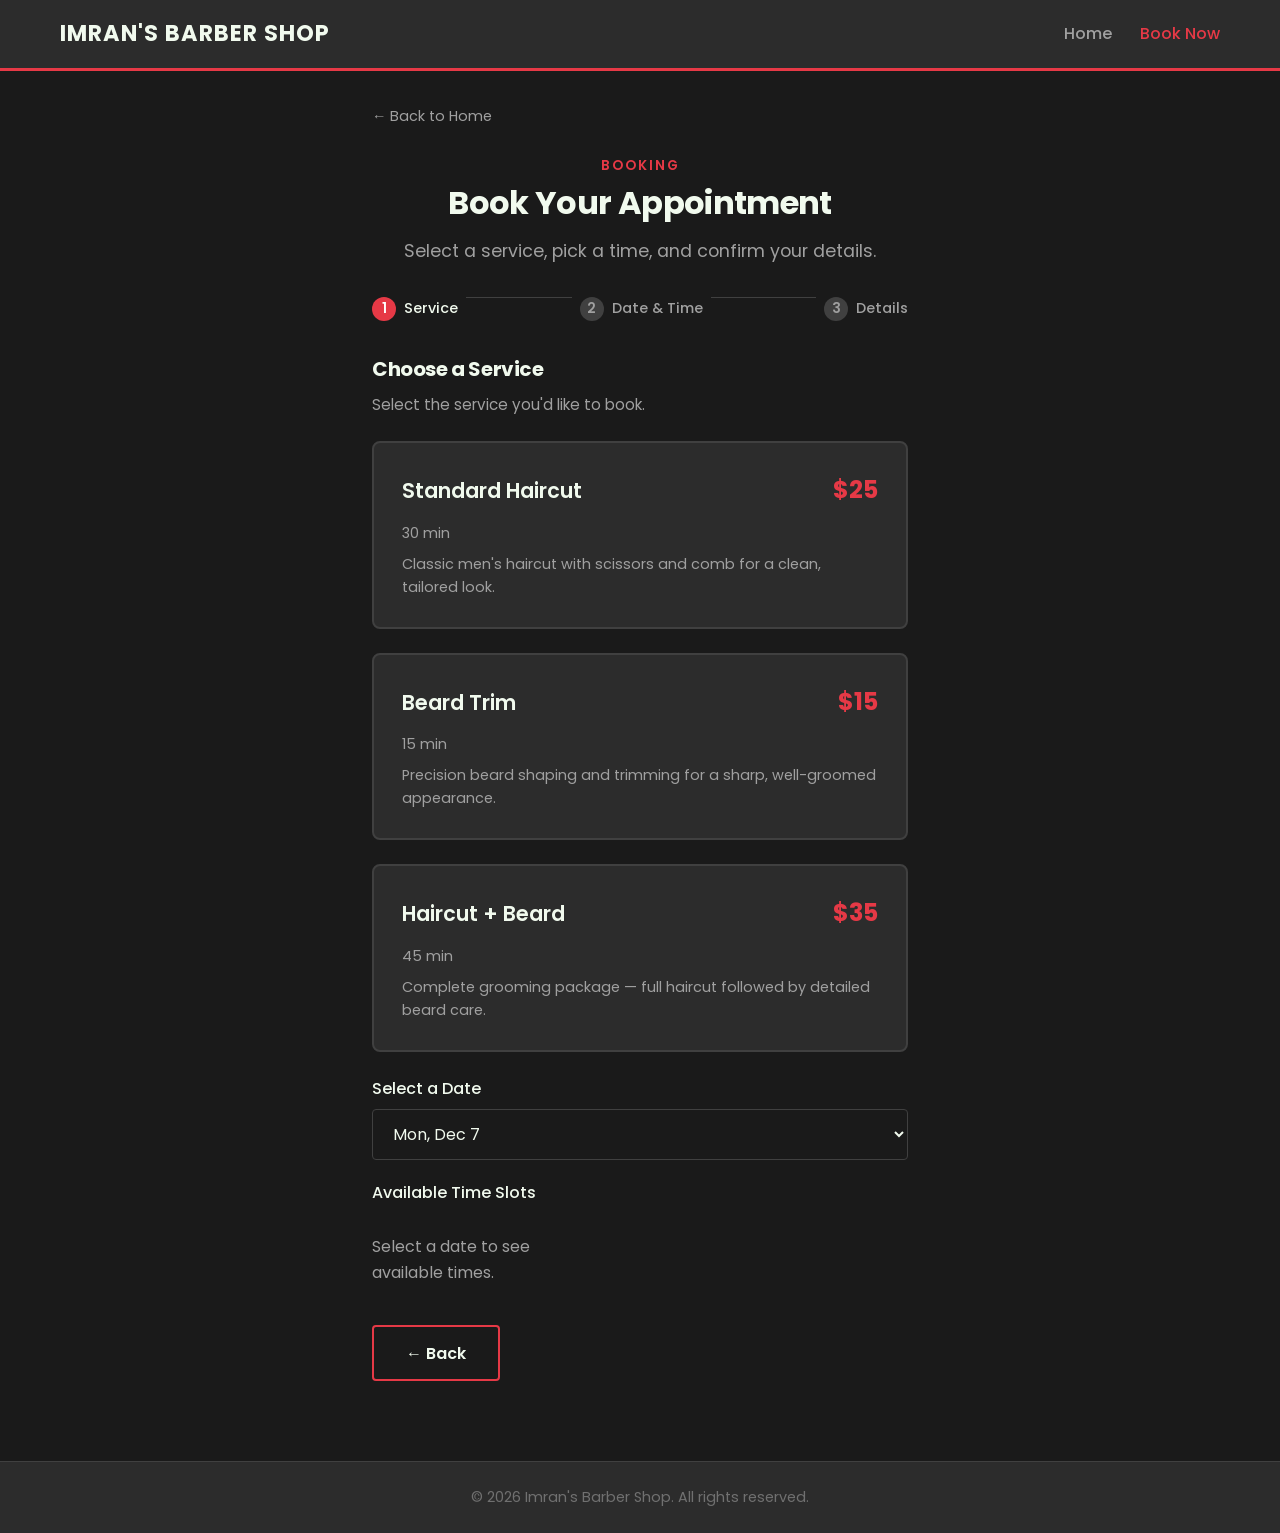
==== book.html @ 69836449 "Initial commit" ====
<!DOCTYPE html>
<html lang="en">
<head>
  <meta charset="UTF-8">
  <meta name="viewport" content="width=device-width, initial-scale=1.0">
  <title>Book Appointment - Imran's Barber Shop</title>
  <meta name="description" content="Book your barber appointment online. Choose a service, select a time slot, and confirm your details.">
  <link rel="preconnect" href="https://fonts.googleapis.com">
  <link rel="preconnect" href="https://fonts.gstatic.com" crossorigin>
  <link href="https://fonts.googleapis.com/css2?family=Poppins:wght@300;400;500;600;700&display=swap" rel="stylesheet">
  <link rel="stylesheet" href="css/style.css">
</head>
<body>

  <header>
    <div class="container header-inner">
      <div class="logo">IMRAN'S BARBER SHOP</div>
      <nav>
        <a href="index.html">Home</a>
        <a href="book.html" class="text-accent">Book Now</a>
      </nav>
    </div>
  </header>

  <main>
    <div class="container">
      <div class="booking-container">

        <a href="index.html" class="back-link">&larr; Back to Home</a>

        <div class="section-title">
          <span class="label">Booking</span>
          <h2>Book Your Appointment</h2>
          <p class="subtitle">Select a service, pick a time, and confirm your details.</p>
        </div>

        <form id="booking-form" method="POST" novalidate>
          <!-- FormSubmit hidden fields -->
          <input type="hidden" name="_next" value="thank-you.html">
          <input type="hidden" name="_subject" value="New Barber Shop Booking">
          <input type="hidden" name="_captcha" value="false">
          <input type="hidden" name="service" id="form-service-name">
          <input type="hidden" name="time_slot" id="form-time-slot">

          <!-- Step Indicator -->
          <div class="step-indicator">
            <div class="step active" id="step1-indicator">
              <span class="step-number">1</span>
              <span class="step-label">Service</span>
            </div>
            <div class="step-divider"></div>
            <div class="step" id="step2-indicator">
              <span class="step-number">2</span>
              <span class="step-label">Date &amp; Time</span>
            </div>
            <div class="step-divider"></div>
            <div class="step" id="step3-indicator">
              <span class="step-number">3</span>
              <span class="step-label">Details</span>
            </div>
          </div>

          <!-- Step 1: Service Selection -->
          <div class="form-step" id="step-services">
            <h3>Choose a Service</h3>
            <p class="text-muted" style="margin-bottom: 1.5rem; font-size: 0.95rem;">
              Select the service you'd like to book.
            </p>
            <div id="services-container" class="services-grid"></div>
          </div>

          <!-- Step 2: Date & Time Selection -->
          <div class="form-step hidden" id="step-datetime">
            <h3>Select Date &amp; Time</h3>

            <div id="selected-service-summary" class="selected-summary" style="display: none;"></div>
            <div id="selected-date-summary" class="selected-summary" style="display: none;"></div></div>

            <div class="form-group">
              <label for="date-select">Select a Date</label>
              <select class="form-control" id="date-select">
                <option value="">-- Choose a date --</option>
              </select>
            </div>

            <div class="form-group">
              <label for="slots-container">Available Time Slots</label>
              <div id="slots-container" class="slots-container">
                <p class="text-muted" style="padding: 1rem 0;">Select a date to see available times.</p>
              </div>
            </div>

            <div class="form-nav">
              <button type="button" class="btn btn-secondary" data-back="1">
                &larr; Back
              </button>
            </div>
          </div>

          <!-- Step 3: Contact Details -->
          <div class="form-step hidden" id="step-contact">
            <h3>Your Details</h3>

            <div id="selected-slot-summary" class="selected-summary" style="display: none;"></div>

            <div class="form-group">
              <label for="name">Full Name *</label>
              <input type="text" class="form-control" id="name" name="name"
                     placeholder="John Smith" required>
            </div>

            <div class="form-group">
              <label for="phone">Phone Number *</label>
              <input type="tel" class="form-control" id="phone" name="phone"
                     placeholder="(555) 123-4567" required>
            </div>

            <div class="form-group">
              <label for="email">Email Address (optional)</label>
              <input type="email" class="form-control" id="email" name="email"
                     placeholder="your@email.com">
            </div>

            <div class="form-group">
              <label for="notes">Special Requests (optional)</label>
              <textarea class="form-control" id="notes" name="notes" rows="3"
                        placeholder="e.g. prefer longer on top, specific style, etc."></textarea>
            </div>

            <div class="form-nav">
              <button type="button" class="btn btn-secondary" data-back="2">
                &larr; Back
              </button>
              <button type="submit" class="btn btn-primary" id="submit-btn">
                Confirm Booking
              </button>
            </div>
          </div>

        </form>

      </div>
    </div>
  </main>

  <footer>
    <div class="container">
      <p>&copy; 2026 Imran's Barber Shop. All rights reserved.</p>
    </div>
  </footer>

  <script src="js/config.js"></script>
  <script src="js/app.js"></script>
</body>
</html>
---- css/style.css ----
/* ===== CSS RESET & BASE ===== */
*,
*::before,
*::after {
  margin: 0;
  padding: 0;
  box-sizing: border-box;
}

html {
  scroll-behavior: smooth;
}

body {
  font-family: 'Poppins', -apple-system, BlinkMacSystemFont, 'Segoe UI', Roboto, sans-serif;
  background-color: #1a1a1a;
  color: #f1faee;
  line-height: 1.6;
  font-size: 16px;
}

img {
  max-width: 100%;
  display: block;
}

a {
  color: inherit;
  text-decoration: none;
}

button,
select,
input,
textarea {
  font-family: inherit;
}

/* ===== LAYOUT ===== */
.container {
  max-width: 1200px;
  margin: 0 auto;
  padding: 0 20px;
}

/* ===== TYPOGRAPHY ===== */
h1,
h2,
h3 {
  font-weight: 700;
  letter-spacing: -0.02em;
}

h1 {
  font-size: 2.5rem;
  line-height: 1.2;
}

h2 {
  font-size: 2rem;
  margin-bottom: 0.5rem;
}

h3 {
  font-size: 1.25rem;
  margin-bottom: 0.5rem;
}

.subtitle {
  color: #a0a0a0;
  font-size: 1.1rem;
  margin-bottom: 2rem;
}

/* ===== COLOR UTILITIES ===== */
.text-accent {
  color: #e63946;
}

.text-muted {
  color: #a0a0a0;
}

/* ===== HEADER ===== */
header {
  background-color: #2c2c2c;
  border-bottom: 3px solid #e63946;
  padding: 1rem 0;
  position: sticky;
  top: 0;
  z-index: 100;
}

.header-inner {
  display: flex;
  justify-content: space-between;
  align-items: center;
}

.logo {
  font-size: 1.4rem;
  font-weight: 700;
  color: #f1faee;
  letter-spacing: 1px;
}

.logo .highlight {
  color: #e63946;
}

nav a {
  color: #a0a0a0;
  font-weight: 500;
  margin-left: 1.5rem;
  transition: color 0.2s;
}

nav a:hover {
  color: #f1faee;
}

/* ===== HERO SECTION ===== */
.hero {
  background: linear-gradient(135deg, #1a1a1a 0%, #2c2c2c 100%);
  padding: 4rem 0;
  text-align: center;
  border-bottom: 1px solid #404040;
}

.hero h1 {
  font-size: 3rem;
  margin-bottom: 1rem;
}

.hero p {
  font-size: 1.25rem;
  color: #a0a0a0;
  margin-bottom: 2rem;
  max-width: 600px;
  margin-left: auto;
  margin-right: auto;
}

.btn {
  display: inline-block;
  padding: 0.85rem 2rem;
  border-radius: 4px;
  font-weight: 600;
  font-size: 1rem;
  border: none;
  cursor: pointer;
  transition: all 0.2s;
  text-align: center;
}

.btn-primary {
  background-color: #e63946;
  color: #fff;
}

.btn-primary:hover {
  background-color: #c1121f;
  transform: translateY(-1px);
  box-shadow: 0 4px 12px rgba(230, 57, 70, 0.3);
}

.btn-secondary {
  background-color: transparent;
  color: #f1faee;
  border: 2px solid #e63946;
}

.btn-secondary:hover {
  background-color: rgba(230, 57, 70, 0.1);
}

.btn-block {
  display: block;
  width: 100%;
}

/* ===== SECTION HEADINGS ===== */
.section-title {
  text-align: center;
  margin-bottom: 1rem;
}

.section-title .label {
  color: #e63946;
  font-size: 0.85rem;
  font-weight: 600;
  letter-spacing: 2px;
  text-transform: uppercase;
}

/* ===== SERVICES GRID ===== */
.services-grid {
  display: grid;
  grid-template-columns: repeat(auto-fit, minmax(280px, 1fr));
  gap: 1.5rem;
}

.service-card {
  background-color: #2c2c2c;
  border: 2px solid #404040;
  border-radius: 8px;
  padding: 1.75rem;
  cursor: pointer;
  transition: all 0.2s;
  text-align: left;
}

.service-card:hover {
  border-color: #e63946;
  transform: translateY(-2px);
}

.service-card.selected {
  border-color: #e63946;
  background-color: rgba(230, 57, 70, 0.08);
}

.service-card .service-header {
  display: flex;
  justify-content: space-between;
  align-items: baseline;
  margin-bottom: 0.75rem;
}

.service-card .service-name {
  font-size: 1.3rem;
  font-weight: 600;
}

.service-card .service-price {
  font-size: 1.5rem;
  font-weight: 700;
  color: #e63946;
}

.service-card .service-duration {
  color: #a0a0a0;
  font-size: 0.9rem;
  margin-bottom: 0.5rem;
}

.service-card .service-description {
  color: #a0a0a0;
  font-size: 0.9rem;
}

/* ===== CONTACT SECTION ===== */
.contact-grid {
  display: grid;
  grid-template-columns: repeat(auto-fit, minmax(200px, 1fr));
  gap: 1.5rem;
  text-align: center;
}

.contact-item {
  background-color: #2c2c2c;
  border-radius: 8px;
  padding: 1.5rem;
  border: 1px solid #404040;
}

.contact-item .label {
  color: #e63946;
  font-weight: 600;
  font-size: 0.85rem;
  text-transform: uppercase;
  letter-spacing: 1px;
  margin-bottom: 0.5rem;
}

.contact-item .value {
  color: #f1faee;
  font-size: 1.1rem;
}

/* ===== BOOKING FORM ===== */
.booking-container {
  max-width: 600px;
  margin: 0 auto;
  padding: 2rem;
}

.booking-form {
  background-color: #2c2c2c;
  border-radius: 8px;
  border: 1px solid #404040;
  padding: 2rem;
}

.form-step {
  margin-bottom: 1.5rem;
}

.form-step.hidden {
  display: none;
}

.step-indicator {
  display: flex;
  justify-content: space-between;
  margin-bottom: 2rem;
  color: #a0a0a0;
}

.step-indicator .step {
  display: flex;
  align-items: center;
  gap: 0.5rem;
  color: #a0a0a0;
  font-size: 0.9rem;
}

.step-indicator .step-label {
  font-weight: 500;
}

.step-indicator .step-number {
  width: 24px;
  height: 24px;
  border-radius: 50%;
  background-color: #404040;
  display: flex;
  align-items: center;
  justify-content: center;
  font-weight: 600;
  font-size: 0.85rem;
}

.step-indicator .step.active .step-number {
  background-color: #e63946;
  color: #fff;
}

.step-indicator .step.active {
  color: #f1faee;
}

.step-divider {
  flex: 1;
  height: 1px;
  background-color: #404040;
  margin: 0 0.5rem;
}

.form-group {
  margin-bottom: 1.25rem;
}

.form-group label {
  display: block;
  font-weight: 500;
  margin-bottom: 0.5rem;
  color: #f1faee;
}

.form-control {
  width: 100%;
  padding: 0.75rem 1rem;
  background-color: #1a1a1a;
  border: 1px solid #404040;
  border-radius: 4px;
  color: #f1faee;
  font-size: 1rem;
}

.form-control:focus {
  outline: none;
  border-color: #e63946;
  box-shadow: 0 0 0 2px rgba(230, 57, 70, 0.2);
}

.form-control::placeholder {
  color: #707070;
}

textarea.form-control {
  min-height: 100px;
  resize: vertical;
}

/* ===== TIME SLOT SELECTOR ===== */
.slots-container {
  display: grid;
  grid-template-columns: repeat(auto-fill, minmax(130px, 1fr));
  gap: 0.5rem;
  margin-top: 0.75rem;
}

.slot-wrapper {
  display: block;
}

.slot-wrapper input[type="radio"] {
  display: none;
}

.slot-wrapper label {
  display: block;
  text-align: center;
  padding: 0.6rem 0.25rem;
  background-color: #1a1a1a;
  border: 1.5px solid #404040;
  border-radius: 4px;
  cursor: pointer;
  font-size: 0.85rem;
  transition: all 0.2s;
}

.slot-wrapper:hover label,
.slot-wrapper input:checked + label {
  border-color: #e63946;
  background-color: rgba(230, 57, 70, 0.1);
  color: #fff;
}

/* ===== SUMMARY SECTIONS ===== */
.selected-summary {
  background-color: rgba(230, 57, 70, 0.1);
  border: 1px solid #e63946;
  border-radius: 4px;
  padding: 0.75rem 1rem;
  margin-bottom: 1.5rem;
}

.summary-label {
  color: #e63946;
  font-weight: 600;
}

/* ===== FORM NAVIGATION ===== */
.form-nav {
  display: flex;
  justify-content: space-between;
  gap: 1rem;
  margin-top: 1.5rem;
}

.form-actions {
  display: flex;
  gap: 1rem;
}

/* ===== THANK YOU PAGE ===== */
.thank-you-container {
  text-align: center;
  padding: 3rem 1rem;
}

.thank-you-icon {
  margin-bottom: 1.5rem;
}

.checkmark-circle {
  width: 80px;
  height: 80px;
  border-radius: 50%;
  background-color: rgba(230, 57, 70, 0.1);
  border: 2px solid #e63946;
  display: flex;
  align-items: center;
  justify-content: center;
  margin: 0 auto;
}

.checkmark {
  color: #e63946;
  font-size: 3rem;
  font-weight: 700;
}

.booking-summary {
  background-color: #2c2c2c;
  border: 1px solid #404040;
  border-radius: 8px;
  padding: 1.5rem;
  margin: 2rem auto;
  max-width: 500px;
  text-align: left;
}

.booking-summary p {
  color: #f1faee;
  margin-bottom: 0.75rem;
}

/* ===== BACK TO TOP ===== */
.back-link {
  display: inline-flex;
  align-items: center;
  gap: 0.5rem;
  color: #a0a0a0;
  font-size: 0.9rem;
  margin-bottom: 1.5rem;
}

.back-link:hover {
  color: #f1faee;
}

/* ===== FOOTER ===== */
footer {
  background-color: #2c2c2c;
  border-top: 1px solid #404040;
  padding: 1.5rem 0;
  text-align: center;
  margin-top: 3rem;
}

footer p {
  color: #707070;
  font-size: 0.9rem;
}

/* ===== RESPONSIVE ===== */
@media (max-width: 768px) {
  .hero h1 {
    font-size: 2.25rem;
  }

  h1 {
    font-size: 2rem;
  }

  .booking-container {
    padding: 1rem;
  }

  .booking-form {
    padding: 1.25rem;
  }

  .step-indicator {
    display: none;
  }

  .form-nav {
    flex-direction: column;
  }

  .form-actions {
    flex-direction: column;
  }

  .btn {
    width: 100%;
  }
}

@media (max-width: 480px) {
  .hero h1 {
    font-size: 1.75rem;
  }

  h2 {
    font-size: 1.5rem;
  }

  nav a {
    margin-left: 1rem;
  }
}
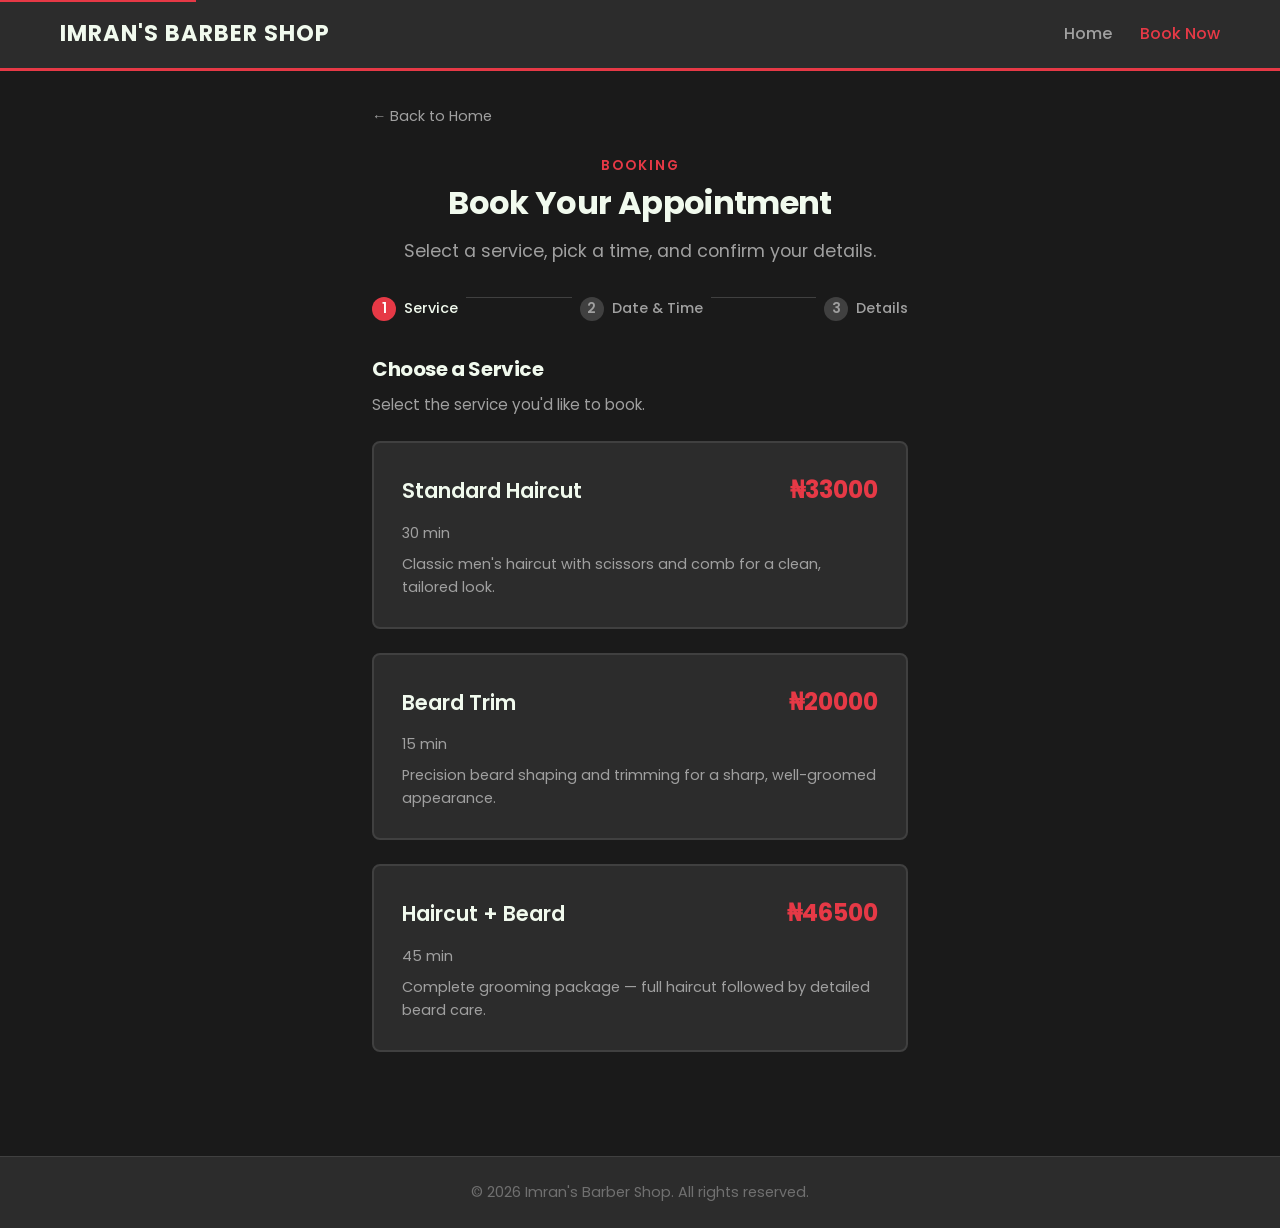
==== commit 950cfdfd: "Fix critical bugs: form validation, security, a11y, state persistence - Remove exposed API key from " ====
--- a/book.html
+++ b/book.html
@@ -11,6 +11,7 @@
   <link rel="stylesheet" href="css/style.css">
 </head>
 <body>
+  <a href="#main-content" class="skip-link">Skip to main content</a>
 
   <header>
     <div class="container header-inner">
@@ -22,7 +23,7 @@
     </div>
   </header>
 
-  <main>
+  <main id="main-content">
     <div class="container">
       <div class="booking-container">
 
@@ -34,17 +35,18 @@
           <p class="subtitle">Select a service, pick a time, and confirm your details.</p>
         </div>
 
-        <form id="booking-form" method="POST" novalidate>
+<form id="booking-form" method="POST">
           <!-- FormSubmit hidden fields -->
           <input type="hidden" name="_next" value="thank-you.html">
           <input type="hidden" name="_subject" value="New Barber Shop Booking">
-          <input type="hidden" name="_captcha" value="false">
+          <input type="hidden" name="_captcha" value="true">
           <input type="hidden" name="service" id="form-service-name">
           <input type="hidden" name="time_slot" id="form-time-slot">
+          <input type="text" name="website" id="honeypot-website" tabindex="-1" autocomplete="off" style="position:absolute;left:-9999px;top:-9999px;" aria-hidden="true">
 
           <!-- Step Indicator -->
-          <div class="step-indicator">
-            <div class="step active" id="step1-indicator">
+          <div class="step-indicator" role="navigation" aria-label="Booking progress">
+            <div class="step active" id="step1-indicator" aria-current="step">
               <span class="step-number">1</span>
               <span class="step-label">Service</span>
             </div>
@@ -61,64 +63,64 @@
           </div>
 
           <!-- Step 1: Service Selection -->
-          <div class="form-step" id="step-services">
+          <div class="form-step" id="step-services" role="group" aria-label="Service selection">
             <h3>Choose a Service</h3>
             <p class="text-muted" style="margin-bottom: 1.5rem; font-size: 0.95rem;">
               Select the service you'd like to book.
             </p>
-            <div id="services-container" class="services-grid"></div>
+            <div id="services-container" class="services-grid" role="radiogroup" aria-label="Available services"></div>
           </div>
 
           <!-- Step 2: Date & Time Selection -->
-          <div class="form-step hidden" id="step-datetime">
+          <div class="form-step hidden" id="step-datetime" role="group" aria-label="Date and time selection">
             <h3>Select Date &amp; Time</h3>
 
-            <div id="selected-service-summary" class="selected-summary" style="display: none;"></div>
-            <div id="selected-date-summary" class="selected-summary" style="display: none;"></div></div>
+            <div id="selected-service-summary" class="selected-summary" style="display: none;" aria-live="polite"></div>
+            <div id="selected-date-summary" class="selected-summary" style="display: none;" aria-live="polite"></div>
 
             <div class="form-group">
               <label for="date-select">Select a Date</label>
-              <select class="form-control" id="date-select">
+              <select class="form-control" id="date-select" aria-label="Select appointment date">
                 <option value="">-- Choose a date --</option>
               </select>
             </div>
 
             <div class="form-group">
-              <label for="slots-container">Available Time Slots</label>
-              <div id="slots-container" class="slots-container">
+              <label id="slots-label">Available Time Slots</label>
+              <div id="slots-container" class="slots-container" role="radiogroup" aria-labelledby="slots-label" aria-live="polite">
                 <p class="text-muted" style="padding: 1rem 0;">Select a date to see available times.</p>
               </div>
             </div>
 
             <div class="form-nav">
-              <button type="button" class="btn btn-secondary" data-back="1">
+              <button type="button" class="btn btn-secondary" data-back="1" aria-label="Go back to service selection">
                 &larr; Back
               </button>
             </div>
           </div>
 
           <!-- Step 3: Contact Details -->
-          <div class="form-step hidden" id="step-contact">
+          <div class="form-step hidden" id="step-contact" role="group" aria-label="Contact details">
             <h3>Your Details</h3>
 
-            <div id="selected-slot-summary" class="selected-summary" style="display: none;"></div>
+            <div id="selected-slot-summary" class="selected-summary" style="display: none;" aria-live="polite"></div>
 
             <div class="form-group">
               <label for="name">Full Name *</label>
               <input type="text" class="form-control" id="name" name="name"
-                     placeholder="John Smith" required>
+                     placeholder="John Smith" required aria-required="true" autocomplete="name">
             </div>
 
             <div class="form-group">
               <label for="phone">Phone Number *</label>
               <input type="tel" class="form-control" id="phone" name="phone"
-                     placeholder="(555) 123-4567" required>
+                     placeholder="(555) 123-4567" required aria-required="true" autocomplete="tel">
             </div>
 
             <div class="form-group">
               <label for="email">Email Address (optional)</label>
               <input type="email" class="form-control" id="email" name="email"
-                     placeholder="your@email.com">
+                     placeholder="your@email.com" autocomplete="email">
             </div>
 
             <div class="form-group">
@@ -127,12 +129,15 @@
                         placeholder="e.g. prefer longer on top, specific style, etc."></textarea>
             </div>
 
+            <div id="form-error" class="form-error" style="display:none;color:#e63946;font-size:0.9rem;margin-bottom:1rem;" role="alert"></div>
+
             <div class="form-nav">
-              <button type="button" class="btn btn-secondary" data-back="2">
+              <button type="button" class="btn btn-secondary" data-back="2" aria-label="Go back to date and time selection">
                 &larr; Back
               </button>
               <button type="submit" class="btn btn-primary" id="submit-btn">
-                Confirm Booking
+                <span id="submit-text">Confirm Booking</span>
+                <span id="submit-spinner" style="display:none;">Submitting...</span>
               </button>
             </div>
           </div>
--- a/css/style.css
+++ b/css/style.css
@@ -11,10 +11,25 @@
   scroll-behavior: smooth;
 }
 
+:root {
+  --color-bg: #1a1a1a;
+  --color-bg-light: #2c2c2c;
+  --color-text: #f1faee;
+  --color-text-muted: #a0a0a0;
+  --color-accent: #e63946;
+  --color-accent-hover: #c1121f;
+  --color-border: #404040;
+  --color-input-bg: #1a1a1a;
+  --color-input-border: #404040;
+  --font-family: 'Poppins', -apple-system, BlinkMacSystemFont, 'Segoe UI', Roboto, sans-serif;
+  --radius: 4px;
+  --transition: 0.2s;
+}
+
 body {
-  font-family: 'Poppins', -apple-system, BlinkMacSystemFont, 'Segoe UI', Roboto, sans-serif;
-  background-color: #1a1a1a;
-  color: #f1faee;
+  font-family: var(--font-family);
+  background-color: var(--color-bg);
+  color: var(--color-text);
   line-height: 1.6;
   font-size: 16px;
 }
@@ -34,6 +49,28 @@
 input,
 textarea {
   font-family: inherit;
+}
+
+/* Focus styles for accessibility */
+*:focus-visible {
+  outline: 2px solid var(--color-accent);
+  outline-offset: 2px;
+}
+
+/* Skip to content link for a11y */
+.skip-link {
+  position: absolute;
+  top: -40px;
+  left: 0;
+  background: var(--color-accent);
+  color: #fff;
+  padding: 8px 16px;
+  z-index: 1000;
+  transition: top var(--transition);
+}
+
+.skip-link:focus {
+  top: 0;
 }
 
 /* ===== LAYOUT ===== */
@@ -67,24 +104,24 @@
 }
 
 .subtitle {
-  color: #a0a0a0;
+  color: var(--color-text-muted);
   font-size: 1.1rem;
   margin-bottom: 2rem;
 }
 
 /* ===== COLOR UTILITIES ===== */
 .text-accent {
-  color: #e63946;
+  color: var(--color-accent);
 }
 
 .text-muted {
-  color: #a0a0a0;
+  color: var(--color-text-muted);
 }
 
 /* ===== HEADER ===== */
 header {
-  background-color: #2c2c2c;
-  border-bottom: 3px solid #e63946;
+  background-color: var(--color-bg-light);
+  border-bottom: 3px solid var(--color-accent);
   padding: 1rem 0;
   position: sticky;
   top: 0;
@@ -100,31 +137,27 @@
 .logo {
   font-size: 1.4rem;
   font-weight: 700;
-  color: #f1faee;
+  color: var(--color-text);
   letter-spacing: 1px;
 }
 
-.logo .highlight {
-  color: #e63946;
-}
-
 nav a {
-  color: #a0a0a0;
+  color: var(--color-text-muted);
   font-weight: 500;
   margin-left: 1.5rem;
-  transition: color 0.2s;
+  transition: color var(--transition);
 }
 
 nav a:hover {
-  color: #f1faee;
+  color: var(--color-text);
 }
 
 /* ===== HERO SECTION ===== */
 .hero {
-  background: linear-gradient(135deg, #1a1a1a 0%, #2c2c2c 100%);
+  background: linear-gradient(135deg, var(--color-bg) 0%, var(--color-bg-light) 100%);
   padding: 4rem 0;
   text-align: center;
-  border-bottom: 1px solid #404040;
+  border-bottom: 1px solid var(--color-border);
 }
 
 .hero h1 {
@@ -134,7 +167,7 @@
 
 .hero p {
   font-size: 1.25rem;
-  color: #a0a0a0;
+  color: var(--color-text-muted);
   margin-bottom: 2rem;
   max-width: 600px;
   margin-left: auto;
@@ -144,30 +177,37 @@
 .btn {
   display: inline-block;
   padding: 0.85rem 2rem;
-  border-radius: 4px;
+  border-radius: var(--radius);
   font-weight: 600;
   font-size: 1rem;
   border: none;
   cursor: pointer;
-  transition: all 0.2s;
+  transition: all var(--transition);
   text-align: center;
 }
 
 .btn-primary {
-  background-color: #e63946;
+  background-color: var(--color-accent);
   color: #fff;
 }
 
 .btn-primary:hover {
-  background-color: #c1121f;
+  background-color: var(--color-accent-hover);
   transform: translateY(-1px);
   box-shadow: 0 4px 12px rgba(230, 57, 70, 0.3);
 }
 
+.btn-primary:disabled {
+  opacity: 0.6;
+  cursor: not-allowed;
+  transform: none;
+  box-shadow: none;
+}
+
 .btn-secondary {
   background-color: transparent;
-  color: #f1faee;
-  border: 2px solid #e63946;
+  color: var(--color-text);
+  border: 2px solid var(--color-accent);
 }
 
 .btn-secondary:hover {
@@ -186,7 +226,7 @@
 }
 
 .section-title .label {
-  color: #e63946;
+  color: var(--color-accent);
   font-size: 0.85rem;
   font-weight: 600;
   letter-spacing: 2px;
@@ -201,22 +241,27 @@
 }
 
 .service-card {
-  background-color: #2c2c2c;
-  border: 2px solid #404040;
+  background-color: var(--color-bg-light);
+  border: 2px solid var(--color-border);
   border-radius: 8px;
   padding: 1.75rem;
   cursor: pointer;
-  transition: all 0.2s;
+  transition: all var(--transition);
   text-align: left;
 }
 
 .service-card:hover {
-  border-color: #e63946;
+  border-color: var(--color-accent);
   transform: translateY(-2px);
 }
 
+.service-card:focus-visible {
+  outline: 2px solid var(--color-accent);
+  outline-offset: 2px;
+}
+
 .service-card.selected {
-  border-color: #e63946;
+  border-color: var(--color-accent);
   background-color: rgba(230, 57, 70, 0.08);
 }
 
@@ -235,17 +280,17 @@
 .service-card .service-price {
   font-size: 1.5rem;
   font-weight: 700;
-  color: #e63946;
+  color: var(--color-accent);
 }
 
 .service-card .service-duration {
-  color: #a0a0a0;
+  color: var(--color-text-muted);
   font-size: 0.9rem;
   margin-bottom: 0.5rem;
 }
 
 .service-card .service-description {
-  color: #a0a0a0;
+  color: var(--color-text-muted);
   font-size: 0.9rem;
 }
 
@@ -258,14 +303,14 @@
 }
 
 .contact-item {
-  background-color: #2c2c2c;
+  background-color: var(--color-bg-light);
   border-radius: 8px;
   padding: 1.5rem;
-  border: 1px solid #404040;
+  border: 1px solid var(--color-border);
 }
 
 .contact-item .label {
-  color: #e63946;
+  color: var(--color-accent);
   font-weight: 600;
   font-size: 0.85rem;
   text-transform: uppercase;
@@ -274,7 +319,7 @@
 }
 
 .contact-item .value {
-  color: #f1faee;
+  color: var(--color-text);
   font-size: 1.1rem;
 }
 
@@ -286,9 +331,9 @@
 }
 
 .booking-form {
-  background-color: #2c2c2c;
+  background-color: var(--color-bg-light);
   border-radius: 8px;
-  border: 1px solid #404040;
+  border: 1px solid var(--color-border);
   padding: 2rem;
 }
 
@@ -304,14 +349,14 @@
   display: flex;
   justify-content: space-between;
   margin-bottom: 2rem;
-  color: #a0a0a0;
+  color: var(--color-text-muted);
 }
 
 .step-indicator .step {
   display: flex;
   align-items: center;
   gap: 0.5rem;
-  color: #a0a0a0;
+  color: var(--color-text-muted);
   font-size: 0.9rem;
 }
 
@@ -323,7 +368,7 @@
   width: 24px;
   height: 24px;
   border-radius: 50%;
-  background-color: #404040;
+  background-color: var(--color-border);
   display: flex;
   align-items: center;
   justify-content: center;
@@ -332,18 +377,18 @@
 }
 
 .step-indicator .step.active .step-number {
-  background-color: #e63946;
+  background-color: var(--color-accent);
   color: #fff;
 }
 
 .step-indicator .step.active {
-  color: #f1faee;
+  color: var(--color-text);
 }
 
 .step-divider {
   flex: 1;
   height: 1px;
-  background-color: #404040;
+  background-color: var(--color-border);
   margin: 0 0.5rem;
 }
 
@@ -355,22 +400,22 @@
   display: block;
   font-weight: 500;
   margin-bottom: 0.5rem;
-  color: #f1faee;
+  color: var(--color-text);
 }
 
 .form-control {
   width: 100%;
   padding: 0.75rem 1rem;
-  background-color: #1a1a1a;
-  border: 1px solid #404040;
-  border-radius: 4px;
-  color: #f1faee;
+  background-color: var(--color-input-bg);
+  border: 1px solid var(--color-input-border);
+  border-radius: var(--radius);
+  color: var(--color-text);
   font-size: 1rem;
 }
 
 .form-control:focus {
   outline: none;
-  border-color: #e63946;
+  border-color: var(--color-accent);
   box-shadow: 0 0 0 2px rgba(230, 57, 70, 0.2);
 }
 
@@ -381,6 +426,16 @@
 textarea.form-control {
   min-height: 100px;
   resize: vertical;
+}
+
+.form-error {
+  color: var(--color-accent);
+  font-size: 0.9rem;
+  margin-bottom: 1rem;
+  padding: 0.5rem;
+  border: 1px solid rgba(230, 57, 70, 0.3);
+  border-radius: var(--radius);
+  background-color: rgba(230, 57, 70, 0.05);
 }
 
 /* ===== TIME SLOT SELECTOR ===== */
@@ -403,17 +458,17 @@
   display: block;
   text-align: center;
   padding: 0.6rem 0.25rem;
-  background-color: #1a1a1a;
-  border: 1.5px solid #404040;
-  border-radius: 4px;
+  background-color: var(--color-input-bg);
+  border: 1.5px solid var(--color-input-border);
+  border-radius: var(--radius);
   cursor: pointer;
   font-size: 0.85rem;
-  transition: all 0.2s;
+  transition: all var(--transition);
 }
 
 .slot-wrapper:hover label,
 .slot-wrapper input:checked + label {
-  border-color: #e63946;
+  border-color: var(--color-accent);
   background-color: rgba(230, 57, 70, 0.1);
   color: #fff;
 }
@@ -421,14 +476,14 @@
 /* ===== SUMMARY SECTIONS ===== */
 .selected-summary {
   background-color: rgba(230, 57, 70, 0.1);
-  border: 1px solid #e63946;
-  border-radius: 4px;
+  border: 1px solid var(--color-accent);
+  border-radius: var(--radius);
   padding: 0.75rem 1rem;
   margin-bottom: 1.5rem;
 }
 
 .summary-label {
-  color: #e63946;
+  color: var(--color-accent);
   font-weight: 600;
 }
 
@@ -443,6 +498,25 @@
 .form-actions {
   display: flex;
   gap: 1rem;
+}
+
+/* ===== LOADING SPINNER ===== */
+.spinner {
+  display: inline-block;
+  width: 16px;
+  height: 16px;
+  border: 2px solid rgba(255, 255, 255, 0.3);
+  border-top-color: #fff;
+  border-radius: 50%;
+  animation: spin 0.6s linear infinite;
+  vertical-align: middle;
+  margin-left: 8px;
+}
+
+@keyframes spin {
+  to {
+    transform: rotate(360deg);
+  }
 }
 
 /* ===== THANK YOU PAGE ===== */
@@ -460,7 +534,7 @@
   height: 80px;
   border-radius: 50%;
   background-color: rgba(230, 57, 70, 0.1);
-  border: 2px solid #e63946;
+  border: 2px solid var(--color-accent);
   display: flex;
   align-items: center;
   justify-content: center;
@@ -468,14 +542,14 @@
 }
 
 .checkmark {
-  color: #e63946;
+  color: var(--color-accent);
   font-size: 3rem;
   font-weight: 700;
 }
 
 .booking-summary {
-  background-color: #2c2c2c;
-  border: 1px solid #404040;
+  background-color: var(--color-bg-light);
+  border: 1px solid var(--color-border);
   border-radius: 8px;
   padding: 1.5rem;
   margin: 2rem auto;
@@ -484,7 +558,7 @@
 }
 
 .booking-summary p {
-  color: #f1faee;
+  color: var(--color-text);
   margin-bottom: 0.75rem;
 }
 
@@ -493,19 +567,19 @@
   display: inline-flex;
   align-items: center;
   gap: 0.5rem;
-  color: #a0a0a0;
+  color: var(--color-text-muted);
   font-size: 0.9rem;
   margin-bottom: 1.5rem;
 }
 
 .back-link:hover {
-  color: #f1faee;
+  color: var(--color-text);
 }
 
 /* ===== FOOTER ===== */
 footer {
-  background-color: #2c2c2c;
-  border-top: 1px solid #404040;
+  background-color: var(--color-bg-light);
+  border-top: 1px solid var(--color-border);
   padding: 1.5rem 0;
   text-align: center;
   margin-top: 3rem;
